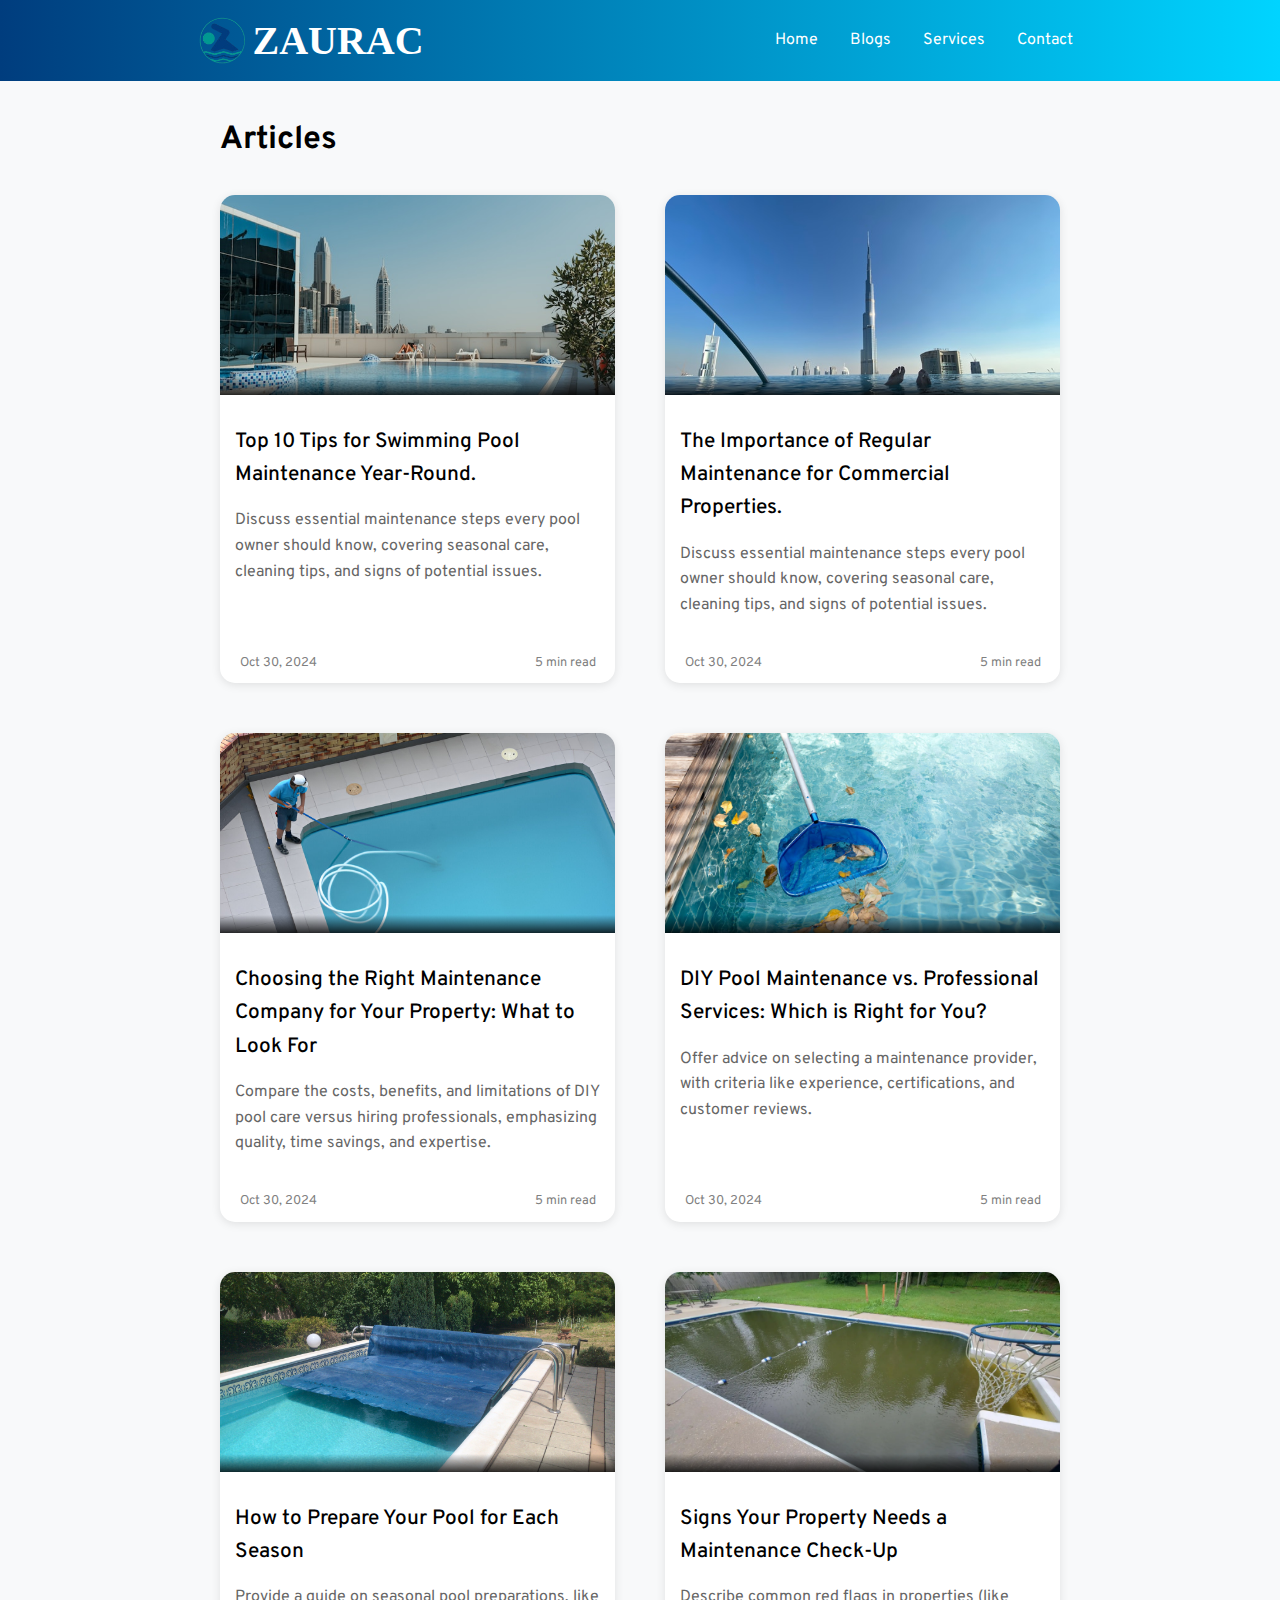
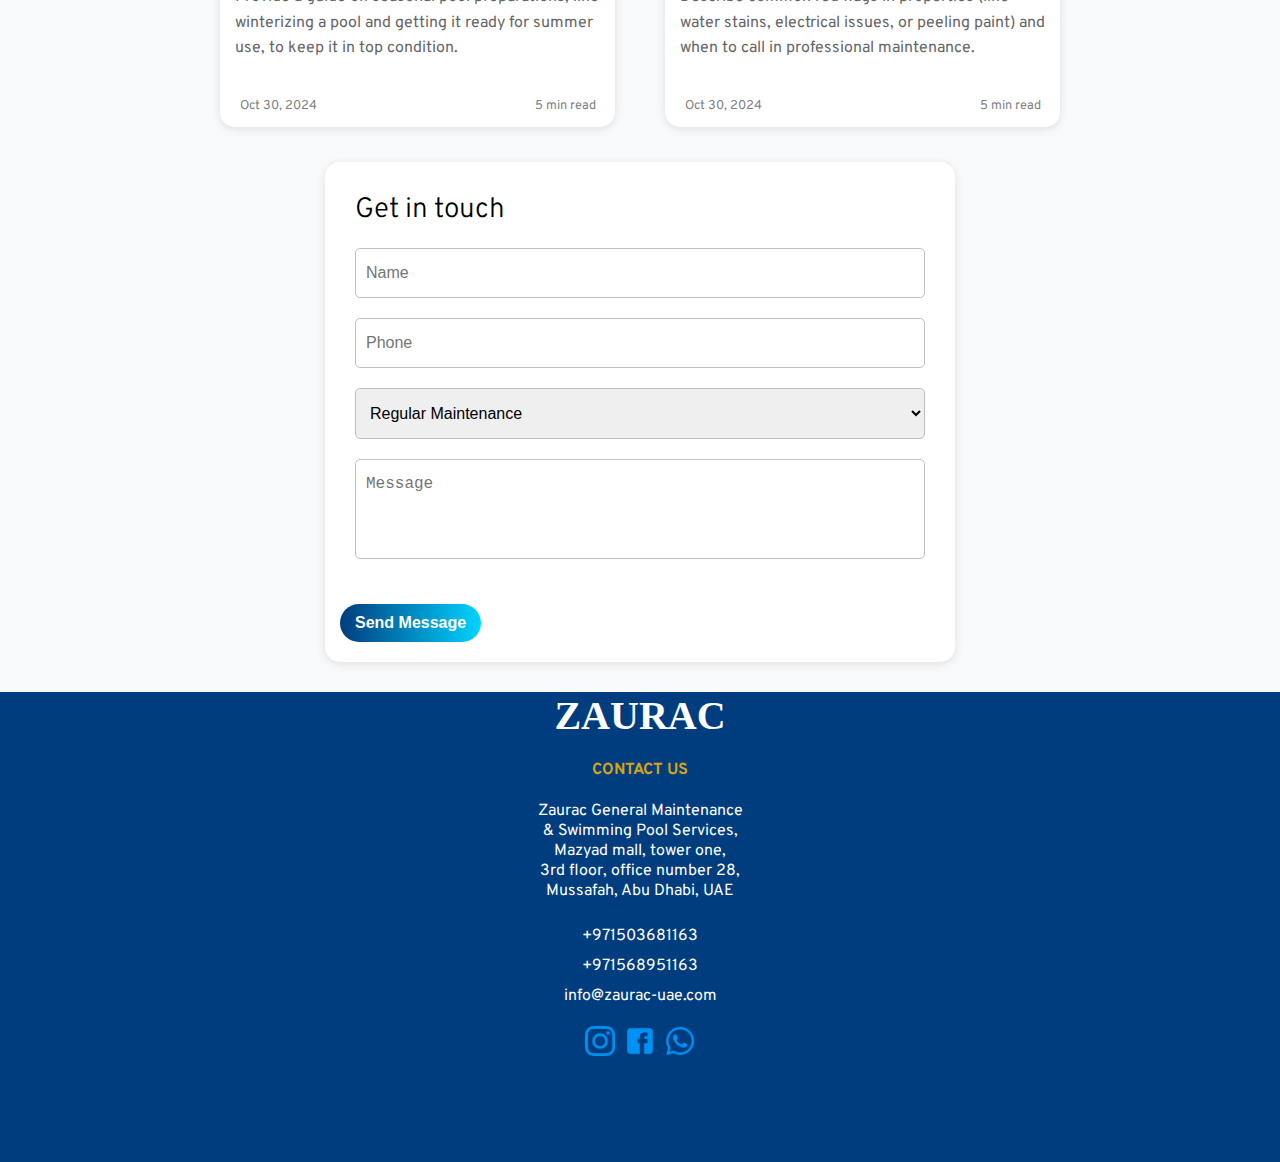
==== blog.html @ 437cc809 "add meta tags for description and keywords" ====
<!DOCTYPE html>
<html>

<head>
    <link rel="stylesheet" href="index.css">
    <meta name="viewport" content="width=device-width, initial-scale=1">
    <title>Zaurac Pool Services</title>
    <meta name="description" content="Expert pool maintenance, cleaning, and renovation services in Abu Dhabi. Keep your pool in pristine condition with Zaurac.">
    <meta name="keywords" content="pool services, Abu Dhabi pool maintenance, pool cleaning, Zaurac">
    <meta name="format-detection" content="telephone=no">
    <meta name="format-detection" content="email=no">
    <link rel="apple-touch-icon" sizes="180x180" href="images/favicon_io/apple-touch-icon.png">
    <link rel="icon" type="image/png" sizes="32x32" href="images/favicon_io/favicon-32x32.png">
    <link rel="icon" type="image/png" sizes="16x16" href="images/favicon_io/favicon-16x16.png">
    <link rel="manifest" href="images/favicon_io/site.webmanifest">
    <link rel="preconnect" href="https://fonts.googleapis.com">
    <link rel="preconnect" href="https://fonts.googleapis.com">
    <link rel="preconnect" href="https://fonts.gstatic.com" crossorigin>
    <link
        href="https://fonts.googleapis.com/css2?family=Inter:ital,opsz,wght@0,14..32,100..900;1,14..32,100..900&display=swap"
        rel="stylesheet">
    <link
        href="https://fonts.googleapis.com/css2?family=Overpass:ital,wght@0,100..900;1,100..900&family=Sedgwick+Ave&display=swap"
        rel="stylesheet">
    <link href="https://db.onlinewebfonts.com/c/704a7a1241ae3dff4e78ead657e86cc4?family=Aeonis+LT+W04+Bold+Cond"
        rel="stylesheet">
</head>

<body>
    <header id="home" class="logo">
        <a href="index.html" class="logo-image">
            <img src="images/logo5-removebg.png" alt="">
            <h1>ZAURAC</h1>
        </a>
        <div class="nav-links-top">
            <a href="index.html">Home</a>
            <a href="#footer">Blogs</a>
            <a href="index.html">Services</a>
            <a href="#footer">Contact</a>
        </div>
    </header>
    <nav class="navbar">
        <div class="nav-content">
            <a href="index.html" class="nav-icons">
                <img src="images/home.png" alt="" class="email-logo">
                <p>Home</p>
            </a>
            <a aria-label="Chat on WhatsApp" href="https://wa.me/971503681163?text=Hello,+I+would+like+to+know+more+about+your+pool+services" class="nav-icons">
                <img src="images/whatsapp.png" alt="Chat on WhatsApp" class="whatsapp-logo">
                <p>Whatsapp</p>
            </a>

            <a href="tel:+971503681163"  class="nav-icons">
                <img src="images/phone-call.png" alt="" class="call-logo">
                <p>Call</p>
            </a>

            <div class="nav-icons">
                <button class="hamburger">
                    <span></span>
                    <span></span>
                    <span></span>
                </button>
                <p>Menu</p>
            </div>
            <div class="nav-links">
                <a href="index.html">Home</a>
                <a href="#footer">Blogs</a>
                <a href="#services">Services</a>
                <a href="#footer">Contact</a>
            </div>
        </div>
    </nav>
    <div id="container" class="container">
        <h2 class="blog-head">Articles</h2>
           
    </div>
    <div id="enquiry-form" class="enquiry-form enquiryform-blog">
        <div class="card">
            <form action="https://api.web3forms.com/submit" method="POST">
                <input type="hidden" name="access_key" value="1317f614-06e3-4894-a7d5-5b4b25b32784">
                <h2>Get in touch</h2>
                <label for="customer-name"></label>
                <input name="customer-name" id="customer-name" placeholder="Name" type="text" required>
                <label for="customer-phone"></label>
                <input name="customer-phone" id="customer-phone" placeholder="Phone" type="tel" required>
                <label for="service"></label>
                <select name="service" id="service">
                    <option value="Regular Maintenance">Regular Maintenance</option>
                    <option value="Equipment Repair & Upkeep">Equipment Repair & Upkeep</option>
                    <option value="Seasonal Services">Seasonal Services</option>
                    <option value="Equipment Installation">Equipment Installation</option>
                    <option value="Leak Detection & Repair">Leak Detection & Repair</option>
                    <option value="Chemical Maintenance">Chemical Maintenance</option>
                    <option value="Renovation & Remodeling">Renovation & Remodeling</option>
                    <option value="Other">Others</option>
                </select>
                <label for="message"></label>
                <textarea name="message" id="message" placeholder="Message"></textarea>
                <!-- honeypot spam protection -->
                <input type="checkbox" name="botcheck" class="hidden" style="display: none;">
                <button type="submit" >
                    Send Message
                </button>
            </form>
            
        </div>
    </div>
    <footer id="footer">
        <h1>ZAURAC</h1>
        <div class="contact">
            <h4>CONTACT US</h4>
            <p>Zaurac General Maintenance<br> & Swimming Pool
                Services,</p>
            <p>Mazyad mall, tower one, <br>3rd floor, office number 28, </p>
            <p>Mussafah, Abu Dhabi, UAE</p>
        </div>
        <div class="socials">
            <a href="tel:+971503681163" class="phone-no">+971503681163</a>
            <a href="tel:+971568951163" class="phone-no">+971568951163</a>
            <a href="mailto:zaurac@gmail.com" class="email">info@zaurac-uae.com</a>
            <div class="social-logo">
                <a href="https://www.instagram.com/zaurac/?hl=en" target="_blank"><img src="images/insta.png"
                        alt=""></a>
                <a href="https://www.facebook.com/p/Zaurac-General-Maintenance-Swimming-Pool-Services-100065094507254/?_rdr"
                    target="_blank"><img src="images/facebook.png" alt=""></a>
                <a aria-label="Chat on WhatsApp" href="https://wa.me/971503681163?text=Hello,+I+would+like+to+know+more+about+your+pool+services">
                    <img src="images/whatsapp.png" alt="Chat on WhatsApp" ></a>
            </div>
        </div>
    </footer>

    <script src="blog.js"></script>
</body>

</html>
---- index.css ----
html {
    scroll-behavior: smooth;
}
body{
    margin: 0;
    width: 100vw;
    background-color: #f8f9fa;
    color: #fff;   
    font-family: "Overpass", sans-serif;
}
*, *::before, *::after {
    box-sizing: border-box;  
}
a{
    text-decoration: none;
    display: inline-block;

}
header.logo {
    padding: 1em 2em;
    background: rgb(0,61,126);
    background: linear-gradient(90deg, rgba(0,61,126,1) 0%, rgba(0,212,255,1) 100%);     
    display: flex;
    align-items: center;
    justify-content: space-around;
    max-width: 100vw;
} 
header.logo a {
    color: #fff;
}  
.logo-image {
    display: flex;
    gap: 5px;
    align-items: center;
    margin-left: -10px;
}
.logo-image img {
    width: 50px;
}
header.logo h1,footer h1 {
    font-family: "Aeonis LT W04 Bold Cond"; 
    color: #fff;
    font-size: 2em;
    margin: 0;
    text-align: center;
}
.navbar {
    background: rgb(0,61,126);
    background: linear-gradient(90deg, rgba(0,61,126,1) 0%, rgba(0,212,255,1) 100%);     padding: 0.6rem 2rem;
    position: fixed;
    width: 100%;
    bottom: 0;
    z-index: 6;
    backdrop-filter: blur(2px);
}
.nav-icons {
    display: flex;
    flex-direction: column;
    align-items: center;
}


.nav-content p , .nav-content a {
    margin: 0;
    color: #fff;
    text-align: center;
    font-size: 12px;
}
.nav-content>a>p {
    margin: 0;
}
.nav-content {
    max-width: 1200px;
    margin: 0 auto;
    display: flex;
    justify-content: space-between;
    align-items: center;
}

.nav-content img {
    filter: invert(100%);
    width: 30px;
}
.nav-links{
    display: flex;
    gap: 2rem;
}
.nav-links-top {
    display: none;
}

.nav-links a {
    color: #8F7370;
    text-decoration: none;
    transition: color 0.3s ease;
}

.nav-links a:hover {
    color: #EC735A;
}

/* Hamburger Menu Styles */
.hamburger {
    flex-direction: column;
    justify-content: space-around;
    width: 30px;
    height: 30px;
    background: transparent;
    border: none;
    cursor: pointer;
    padding: 0;
    z-index: 1001;
}

.hamburger span {
    width: 30px;
    height: 3px;
    background: #fff;
    border-radius: 10px;
    transition: all 0.3s linear;
    position: relative;
    transform-origin: 1px;
}

/* Hamburger Animation */
.hamburger.active span:first-child {
    transform: rotate(45deg);
}

.hamburger.active span:nth-child(2) {
    opacity: 0;
}

.hamburger.active span:nth-child(3) {
    transform: rotate(-45deg);
}

.hero{
    height: 85.7vh;
    width: 100vw;
    overflow: hidden;
    font-family: "Inter", sans-serif;
    color: white;
    position: relative;
}
.hero-image {
    position: absolute;
    top: 0;
    left: 0;
    width: 100%;
    height: 100%;
    object-fit: cover;
    z-index: 1;
}
.hero-content {
    position: absolute;
    z-index: 5;
    top: 130px;
    width: 350px;
    left: 30px;
}
.hero-p {
    color: #daedf7;
    font-weight: 700;
    letter-spacing: .15em;
    font-size: 12px;
    margin-bottom: 5px;
    
    
}
.hero-title {
    font-size: 45px;
    letter-spacing: .01em;
    font-weight: 700;
    margin: 0;
}
.hero-subtitle {
    margin: 0;
    font-size: 17px;
    line-height: 1.29412;
    letter-spacing: .01em;
}
.main-content {
    position: relative;
    margin: 35px 20px;
    color: #fff;
    clear: both;
    
}

.card {
    background-color: #fff;
    overflow: hidden;
    color: black;
    margin-bottom: 35px;
    box-shadow: 0 2px 10px rgba(0,0,0,0.1);
    border-radius: 15px;
    position: relative;
}

.card-head {
    position: relative;
    height: 200px;
    overflow: hidden;
}
.card-head img {
    object-fit: contain;
    width: 100%;
    overflow: hidden;
}
.card-overlay {
    position: absolute;
    bottom: 0;
    left: 0;
    right: 0;
    background: linear-gradient(transparent, rgba(0,0,0,0.8));
    padding: 9px 20px;
    color: #fff;
}

.card-overlay h3 {
    font-size: 1.4rem;
    margin-bottom: 5px;
}
.card-contents {
    position: relative;
    padding: 10px 15px 70px;
}

.card-contents p {
    color: #666;
    line-height: 1.6;
    margin-bottom: 15px;
}
.card-contents ul {
    padding: 0 9px;
    font-size: 1rem;
    font-weight: 300;
    list-style: none;
    margin-bottom: 15px;
}
.card-contents li {
    margin-bottom: 8px;
    padding-left: 20px;
    position: relative;
}
.card-contents li::before {
    content: "•";
    color: #003d7e;
    position: absolute;
    left: 0;
}
.card button{
    background: rgb(2,0,36);
    background: linear-gradient(90deg, rgba(2,0,36,1) 0%, rgba(0,61,126,1) 0%, rgba(0,212,255,1) 100%); 
    color: #fff;
    border: none;
    padding: 10px 15px;
    border-radius: 20px;
    font-size: 1rem;
    font-weight: 600;
    position: absolute;
    left: 15px;
    bottom: 20px;
    cursor: pointer;
    
}

footer {
    background-color: #003d7e;
    text-align: center;
    padding-bottom: 100px;
}   
footer h4 {
    color: #d4a418;
}
footer p {
    margin: 0;
}
.socials {
    margin-top: 25px;
}
.socials a {
    display: block;
}
.social-logo {
    margin-top: 20px;
    display: flex;
    gap: 10px;
    justify-content: center;
}
footer img {
    width: 30px;
    
    filter: invert(37%) sepia(98%) saturate(1223%) hue-rotate(181deg) brightness(96%) contrast(101%);
}
.phone-no {
    color: #fff;
    text-decoration: none;
    margin-bottom: 10px;
}
a[href^="mailto:"] {
    color: inherit; /* or your specific color */
    text-decoration: none;
    -webkit-text-fill-color: inherit; /* or your specific color */
    display: block;
    margin-bottom: 10px;
  }
.shadow {
    filter: brightness(50%);
}

/* enquiry-form page */
.enquiry-form {
    display: flex;
    height: 90vh;
    color: black;
    justify-content: center;
    align-items: center;
}
.enquiry-form h2 {
    font-weight: 300;
    margin: 10px 0 0;
    font-size: 28px;
}
.enquiry-form > .card {
    width: 90%;
    height: 500px;
}
.enquiry-form > .card  #submit-button {
    left: 30px;
}
.enquiry-form > .card #back-home {
    position: absolute;
    bottom: 30px;
    left: 200px;
    color: #0e72dd;
}
.card > form {
    display: flex;
    flex-direction: column;
    padding: 20px 30px;
    gap: 10px;
}
.enquiry-form input, .enquiry-form textarea , .enquiry-form select {
    padding: 15px 10px;
    border-radius: 5px;
    border: 1px solid rgb(192, 190, 190);
    font-size: 16px;
}
.enquiry-form textarea {
    resize: none;
    height: 100px;

}
.enquiry-form input::placeholder, .enquiry-form textarea::placeholder , .enquiry-form select{
    font-size: 16px;
}
.show { 
    display: flex;
}

/* blog page */
.blog-head {
    color: black;
    padding: 0 30px;
    font-size: 2rem;
}
.article-head  {
    font-size: 1.3rem;
    color: black !important;
    font-weight: 500;
}
.article-content {
    margin-bottom: 0;
    padding-bottom: 50px;
}
.blog-contents {
    padding-bottom: 0!important;
}
.card-footer {
    display: flex;
    justify-content: space-between;
    margin: 0 20px;
    color: grey;
    font-size: 0.8rem;
    width: 90%;
    position: absolute;
    bottom: 0;
}
.blogpost {
    padding: 10px 20px;
}
.blogpost-head {
    color: black;
    font-size: 24px;
}
.blogpost-content {
    color: black;
}
.enquiryform-blog {
    height: 100%;
}
.back-button {
    background: none;
    border: none;
    padding: 10px 20px;
    font-size: 1rem;
    cursor: pointer;
    color: #333;
    margin-bottom: 20px;
    transition: color 0.3s ease;
}

.back-button:hover {
    color: #666;
}
@media(max-width: 768px) {   
    .hamburger {
        display: flex;
        
    }
    .nav-links-top {
        display: none;
    }
    .nav-links {
        display: flex;
        flex-direction: column;
        position: fixed;
        bottom: 0px;
        right: -80%;
        width: 80%;
        height: 100vh;
        background: #171f22;
        padding-top: 12rem;
        transition: right 0.3s ease-in-out;
        backdrop-filter: blur(10px);
        z-index: 1000;
    }

    .nav-links.active {
        right: 0;
    }

    .nav-links a {
        color: #fff;
        text-align: center;
        padding: 1rem;
        font-size: 1.2rem;
    }
    .inner-card {
        display: none;
    }
}
@media(min-width:768px) {
    .navbar {
        display: none;
    }
    .hamburger {
        display: none;
    }
    .nav-links-top {
        display: flex;
        gap: 2rem;
    }
    .container {
        margin-top: 70px;
    }
    header.logo {
        justify-content: space-between;
        position: fixed;
        z-index: 500;
        left: 0;
        right: 0;
        top: 0;
    }
    
    .main-content {
        display: grid;
        grid-template-columns: repeat(auto-fit, minmax(250px, 1fr));
        padding: 0 100px;
        gap: 30px;
    }
    .card {
        margin-bottom: 0;
    }
    .enquiry-form > .card {
        width: 70vh;
        height: 500px;
    }
    .blog-head {
        padding: 20px 0;
        position: relative;
        top: 20px;
        left: 120px;
    }
    .blogpost {
        width: 70%;
        margin: 0 auto;
        font-size: 1.2rem;
    }
    .blogpost-head {
        font-size: 2rem;
    }
    .enquiryform-blog {
        height: 100%;
        padding-bottom: 30px;
    }
}
@media(min-width:992px) {
    header.logo h1,footer h1 {
        font-size: 2.5em;
    }
    header.logo {
        justify-content: space-around;
    }
    .navbar {
        display: none;
    }
    .container {
        margin-top: 80px;
    }
    .hero-content {
        top: 180px;
        width: 500px;
        left: 150px;
    }
    .hero-p {
        letter-spacing: .15em;
        font-size: 16px;   
    }
    .hero-title {
        font-size: 65px;
        letter-spacing: .01em;
    }
    .hero-subtitle {
        font-size: 24px;
        line-height: 1.29412;
        letter-spacing: .01em;
    }
    .main-content {
        display: grid;
        grid-template-columns: repeat(auto-fit, minmax(340px, 1fr));
        padding: 0 200px;
        gap: 50px;
    }
    .card {
        margin-bottom: 0;
    }
    .blog-head {
        left: 220px;
    }
}
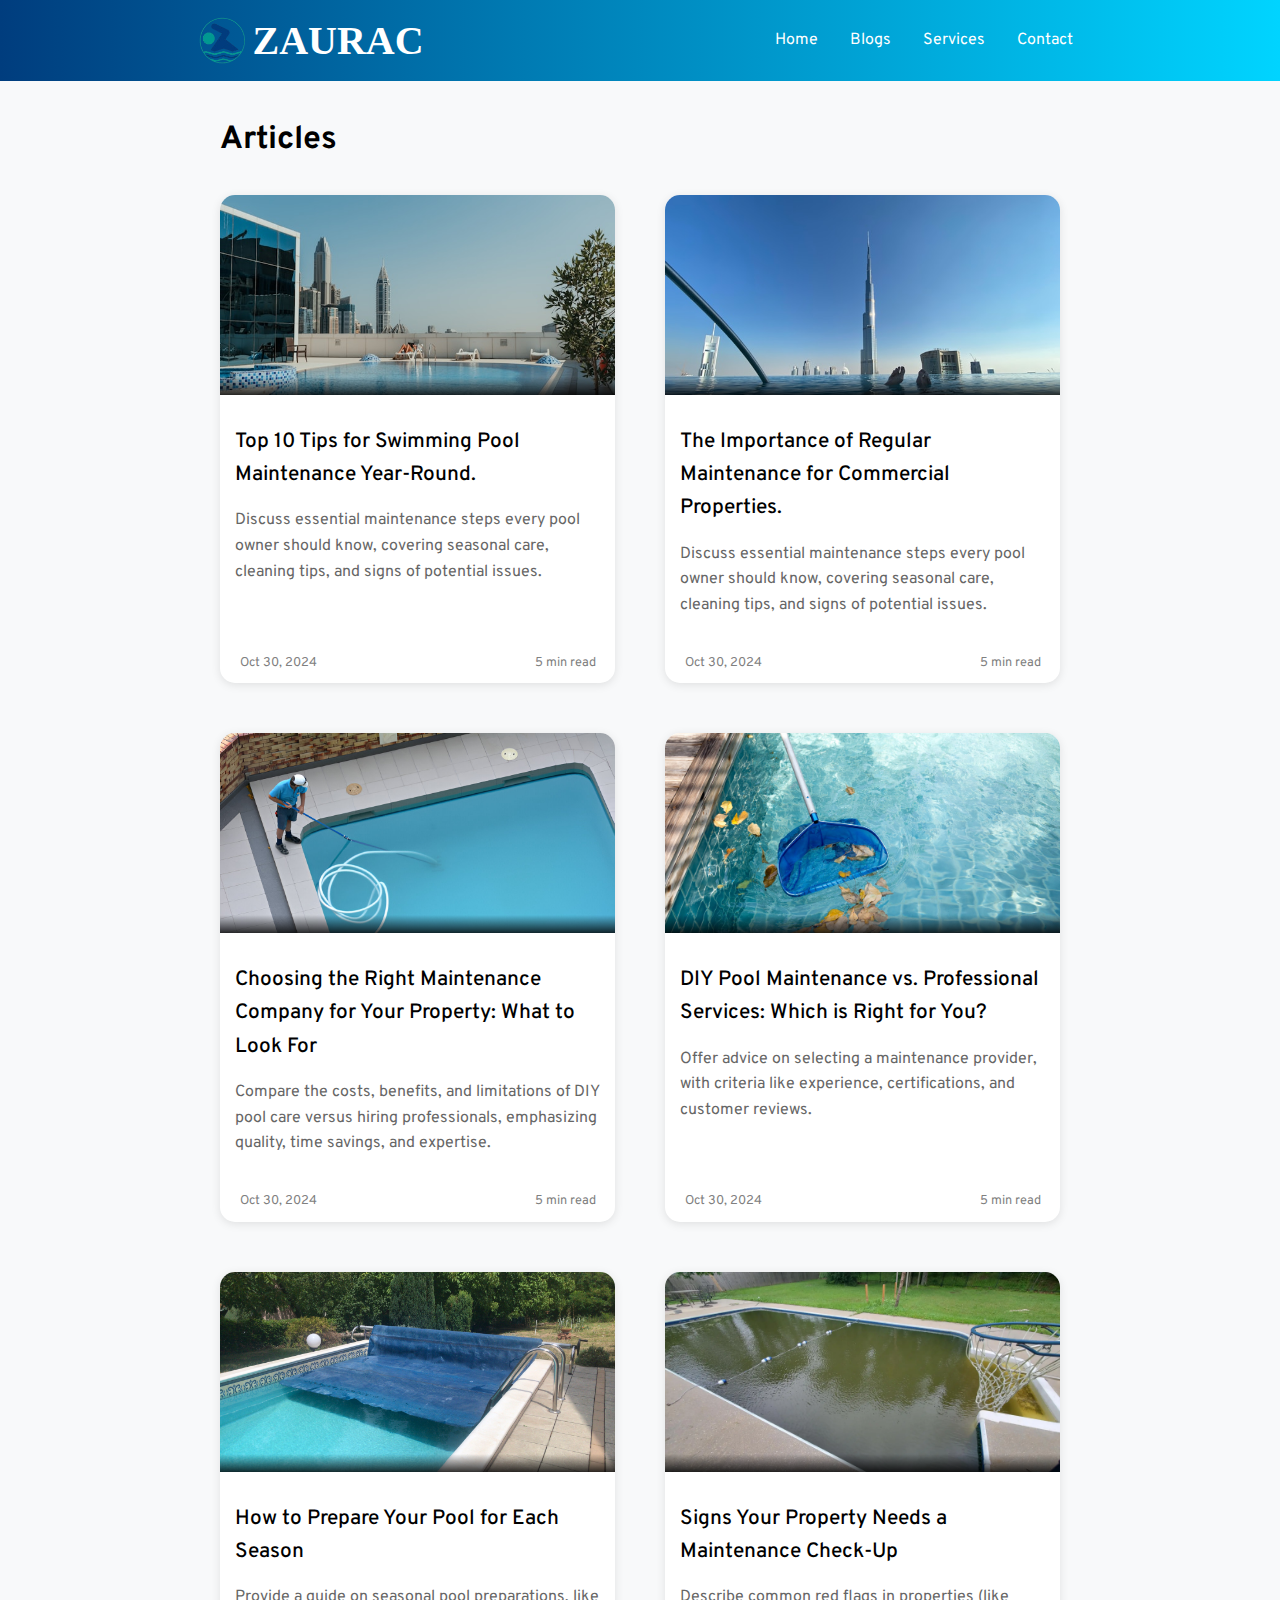
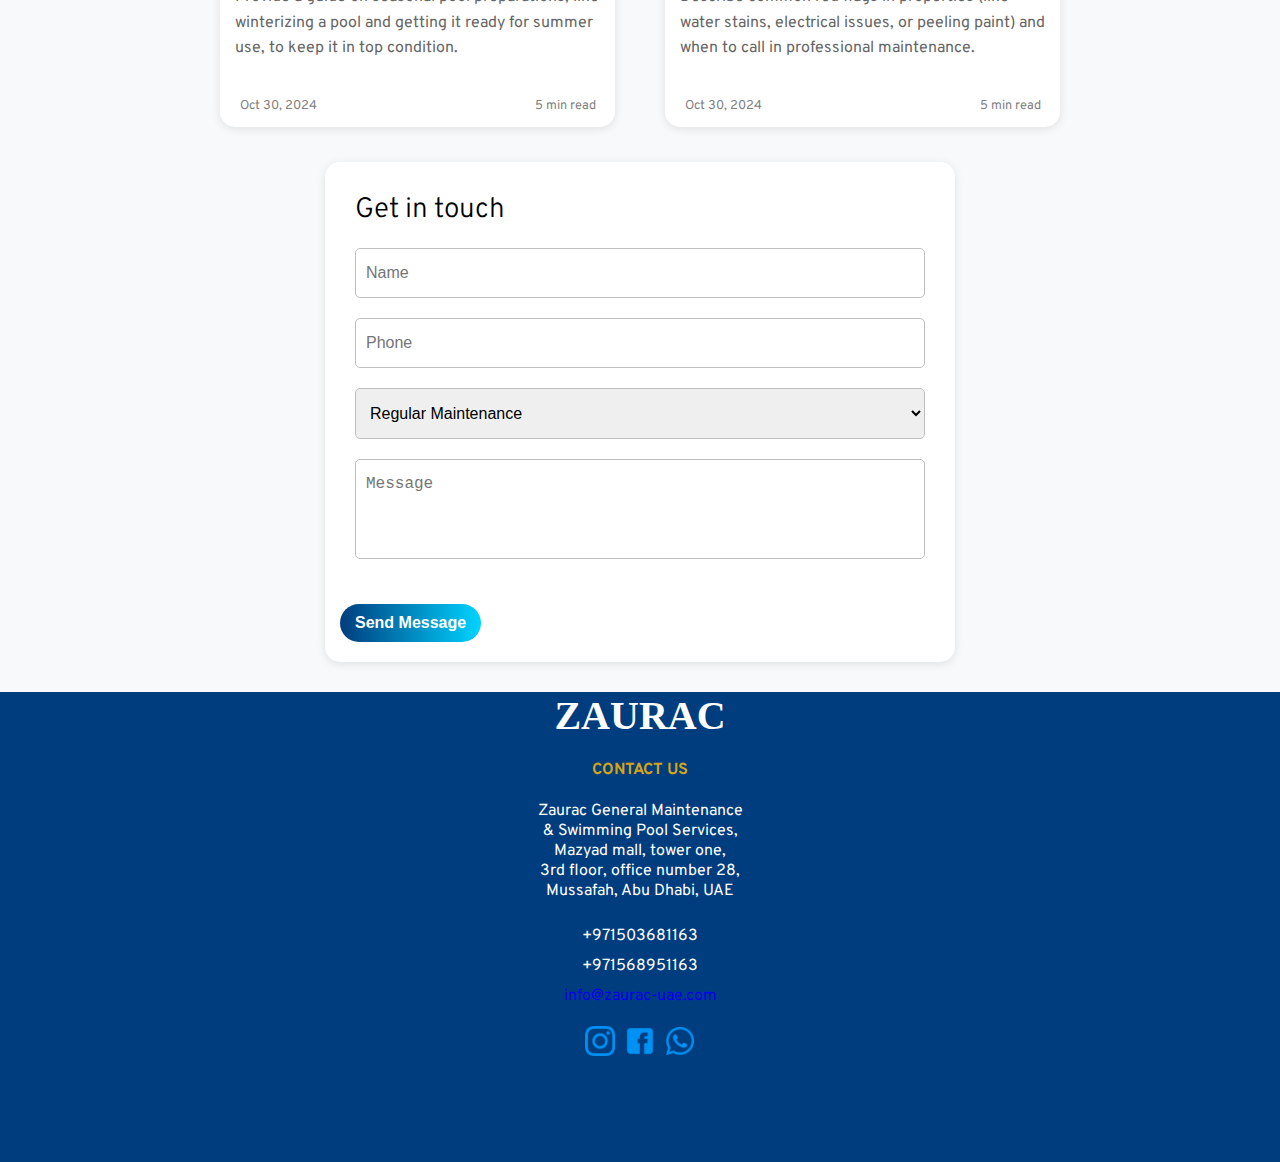
==== commit 5176c315: "add aria-labels for index page" ====
--- a/blog.html
+++ b/blog.html
@@ -1,7 +1,7 @@
 <!DOCTYPE html>
 <html>
 
-<head>
+<head lang="en">
     <link rel="stylesheet" href="index.css">
     <meta name="viewport" content="width=device-width, initial-scale=1">
     <title>Zaurac Pool Services</title>
@@ -78,14 +78,14 @@
     <div id="enquiry-form" class="enquiry-form enquiryform-blog">
         <div class="card">
             <form action="https://api.web3forms.com/submit" method="POST">
-                <input type="hidden" name="access_key" value="1317f614-06e3-4894-a7d5-5b4b25b32784">
+                <input type="hidden" name="access_key" value="e9015578-333b-4524-b9bb-5f61a84d2752">
                 <h2>Get in touch</h2>
                 <label for="customer-name"></label>
-                <input name="customer-name" id="customer-name" placeholder="Name" type="text" required>
+                <input name="customer-name" id="customer-name" placeholder="Name" type="text" required aria-label="Your Name">
                 <label for="customer-phone"></label>
-                <input name="customer-phone" id="customer-phone" placeholder="Phone" type="tel" required>
+                <input name="customer-phone" id="customer-phone" placeholder="Phone" type="tel" required aria-label="Your phone number">
                 <label for="service"></label>
-                <select name="service" id="service">
+                <select name="service" id="service" aria-label="Select Service">
                     <option value="Regular Maintenance">Regular Maintenance</option>
                     <option value="Equipment Repair & Upkeep">Equipment Repair & Upkeep</option>
                     <option value="Seasonal Services">Seasonal Services</option>
@@ -96,10 +96,10 @@
                     <option value="Other">Others</option>
                 </select>
                 <label for="message"></label>
-                <textarea name="message" id="message" placeholder="Message"></textarea>
+                <textarea name="message" id="message" placeholder="Message" aria-label="Message"></textarea>
                 <!-- honeypot spam protection -->
                 <input type="checkbox" name="botcheck" class="hidden" style="display: none;">
-                <button type="submit" >
+                <button type="submit" aria-label="Send Message">
                     Send Message
                 </button>
             </form>
@@ -116,13 +116,13 @@
             <p>Mussafah, Abu Dhabi, UAE</p>
         </div>
         <div class="socials">
-            <a href="tel:+971503681163" class="phone-no">+971503681163</a>
-            <a href="tel:+971568951163" class="phone-no">+971568951163</a>
-            <a href="mailto:zaurac@gmail.com" class="email">info@zaurac-uae.com</a>
+            <a aria-label="Call Zaurac at +971503681163"  href="tel:+971503681163" class="phone-no">+971503681163</a>
+            <a aria-label="Call Zaurac at +971568951163"  href="tel:+971568951163" class="phone-no">+971568951163</a>
+            <a aria-label="Email Zaurac at info@zaurac-uae.com" href="info@zaurac-uae.com" class="email">info@zaurac-uae.com</a>
             <div class="social-logo">
-                <a href="https://www.instagram.com/zaurac/?hl=en" target="_blank"><img src="images/insta.png"
+                <a aria-label="Connect with us on instgram" href="https://www.instagram.com/zaurac/?hl=en" target="_blank"><img src="images/insta.png"
                         alt=""></a>
-                <a href="https://www.facebook.com/p/Zaurac-General-Maintenance-Swimming-Pool-Services-100065094507254/?_rdr"
+                <a aria-label="Connect with us on facebook" href="https://www.facebook.com/p/Zaurac-General-Maintenance-Swimming-Pool-Services-100065094507254/?_rdr"
                     target="_blank"><img src="images/facebook.png" alt=""></a>
                 <a aria-label="Chat on WhatsApp" href="https://wa.me/971503681163?text=Hello,+I+would+like+to+know+more+about+your+pool+services">
                     <img src="images/whatsapp.png" alt="Chat on WhatsApp" ></a>
--- a/index.css
+++ b/index.css
@@ -37,7 +37,7 @@
 .logo-image img {
     width: 50px;
 }
-header.logo h1,footer h1 {
+header.logo h1,footer h1,footer .footer-logo {
     font-family: "Aeonis LT W04 Bold Cond"; 
     color: #fff;
     font-size: 2em;
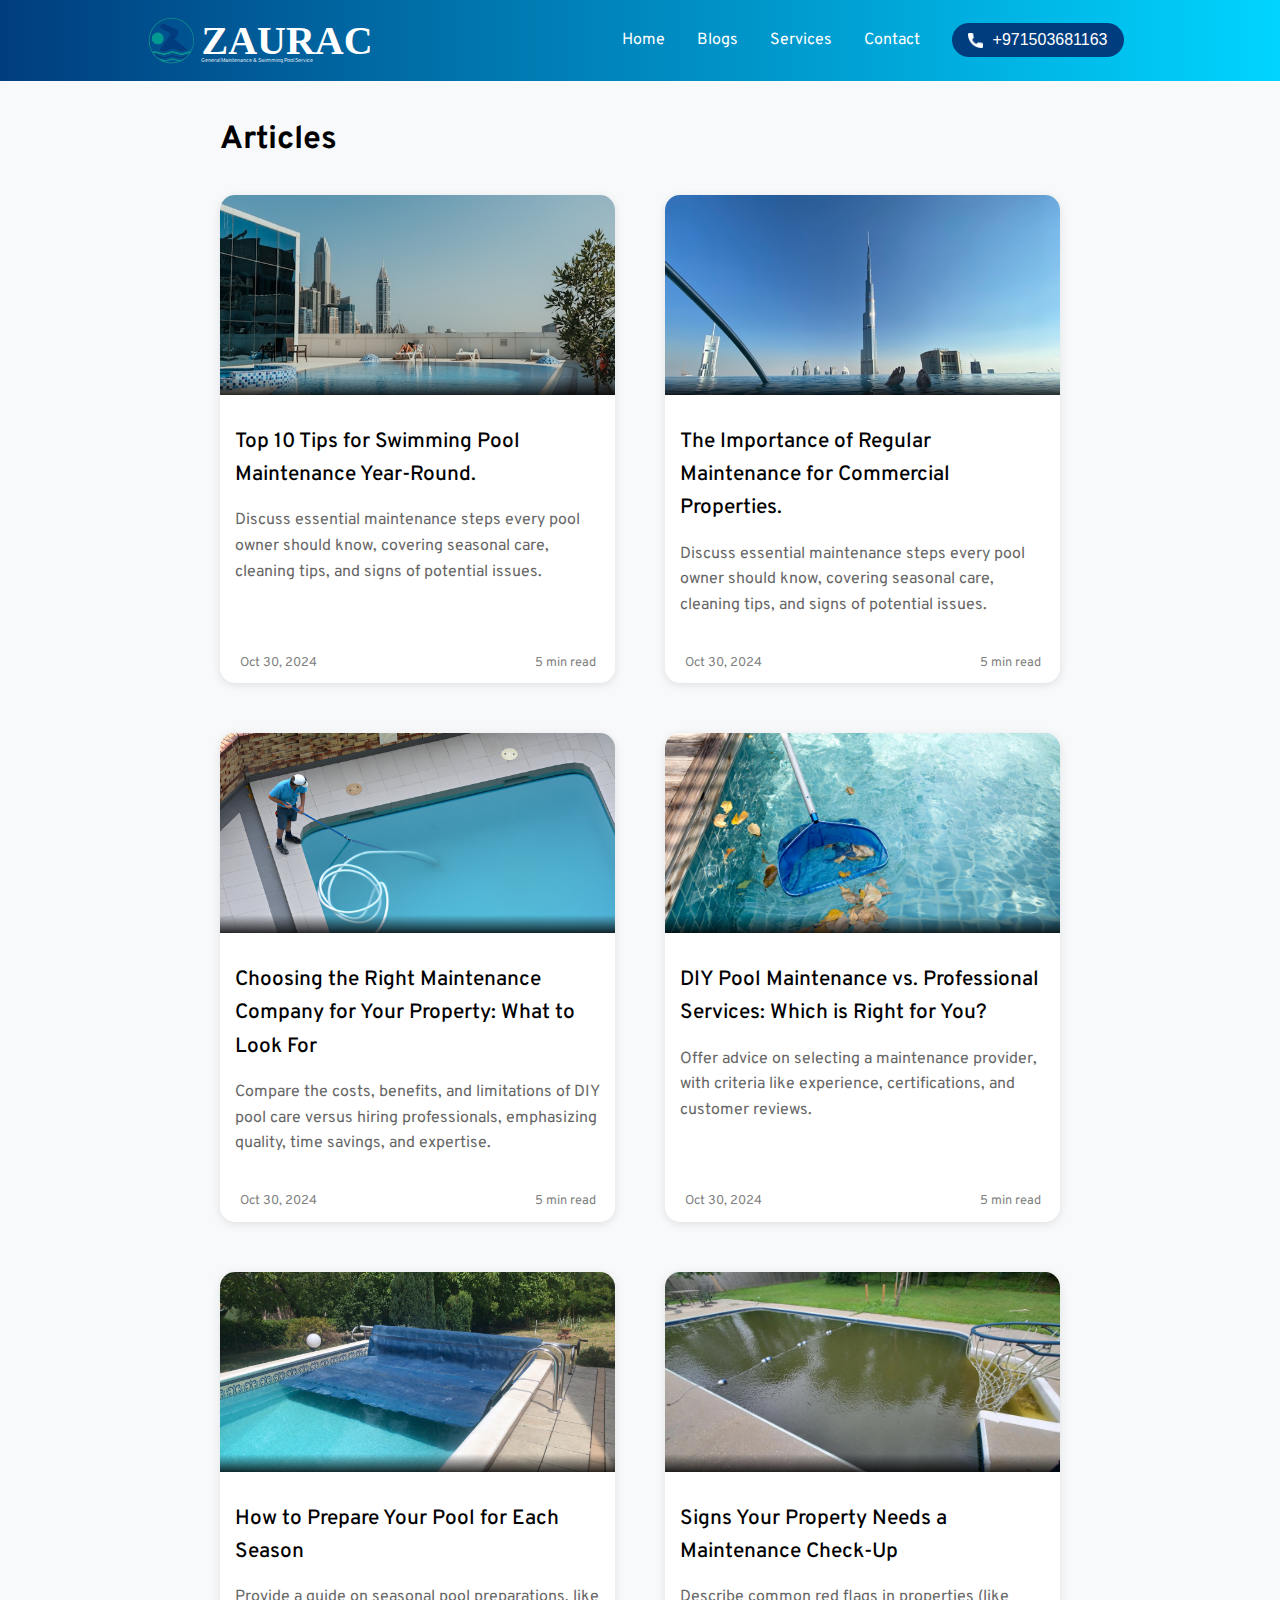
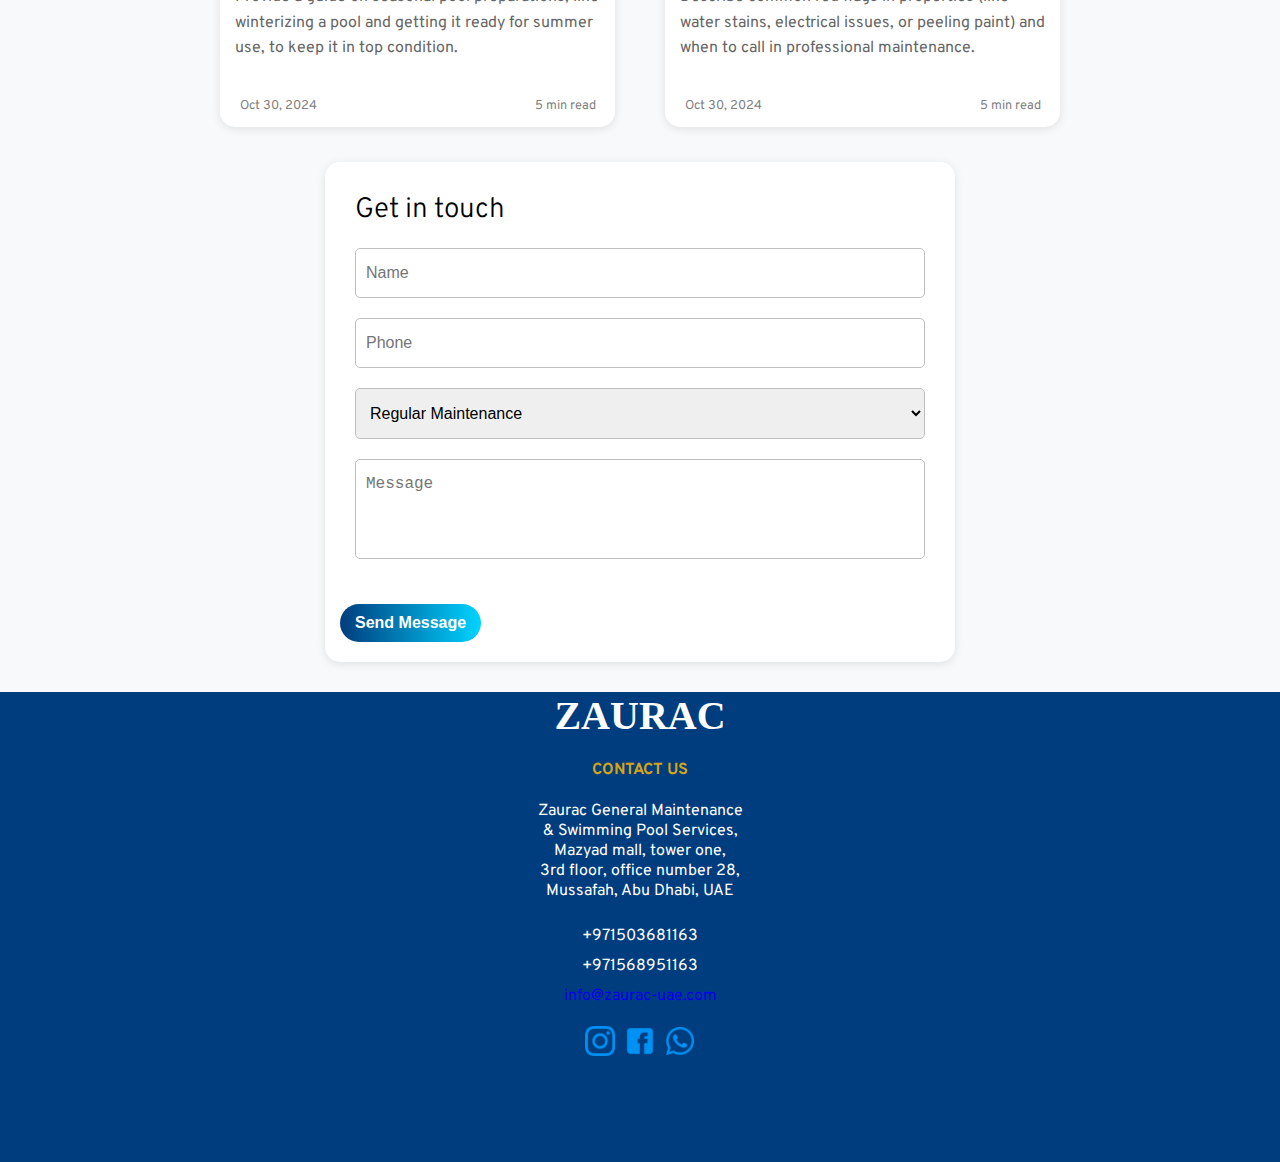
==== commit 0f1ffa67: "add changes" ====
--- a/blog.html
+++ b/blog.html
@@ -30,13 +30,17 @@
     <header id="home" class="logo">
         <a href="index.html" class="logo-image">
             <img src="images/logo5-removebg.png" alt="">
-            <h1>ZAURAC</h1>
+            <div class="logo-text">
+                <h1>ZAURAC</h1>
+                <p class="logo-small-text">General Maintenance & Swimming Pool Service</p>
+            </div>
         </a>
         <div class="nav-links-top">
             <a href="index.html">Home</a>
-            <a href="#footer">Blogs</a>
+            <a href="#container">Blogs</a>
             <a href="index.html">Services</a>
             <a href="#footer">Contact</a>
+            <div class="phone-number"><img src="images/call.png" alt=""><a href="tel:+971503681163" aria-label="To Discuss any queries contact us at +971503681163">+971503681163</a></div>
         </div>
     </header>
     <nav class="navbar">
--- a/index.css
+++ b/index.css
@@ -36,6 +36,17 @@
 }
 .logo-image img {
     width: 50px;
+}
+.logo-text {
+    position: relative;
+}
+.logo-small-text {
+    margin: 0;
+    font-size: 0.3rem;
+    position: absolute;
+    top: 30px;
+    font-weight: 300;
+    text-wrap: nowrap;
 }
 header.logo h1,footer h1,footer .footer-logo {
     font-family: "Aeonis LT W04 Bold Cond"; 
@@ -462,6 +473,21 @@
     .nav-links-top {
         display: flex;
         gap: 2rem;
+        align-items: center;
+    }
+    .nav-links-top .phone-number {
+        background-color: #003d7e;
+        padding: 0.5em 1em;
+        border-radius: 50px;
+        display: flex;
+        align-items: center;
+        justify-content: center;
+        gap: 10px;
+        font-family: Arial, Helvetica, sans-serif;
+    }
+    .phone-number img{
+        width: 15px;
+        filter: invert(100%);
     }
     .container {
         margin-top: 70px;
@@ -493,6 +519,7 @@
         position: relative;
         top: 20px;
         left: 120px;
+        width: 50%;
     }
     .blogpost {
         width: 70%;
@@ -510,6 +537,10 @@
 @media(min-width:992px) {
     header.logo h1,footer h1 {
         font-size: 2.5em;
+    }
+    .logo-small-text {
+        top: 40px;
+        font-size: 0.35rem;
     }
     header.logo {
         justify-content: space-around;
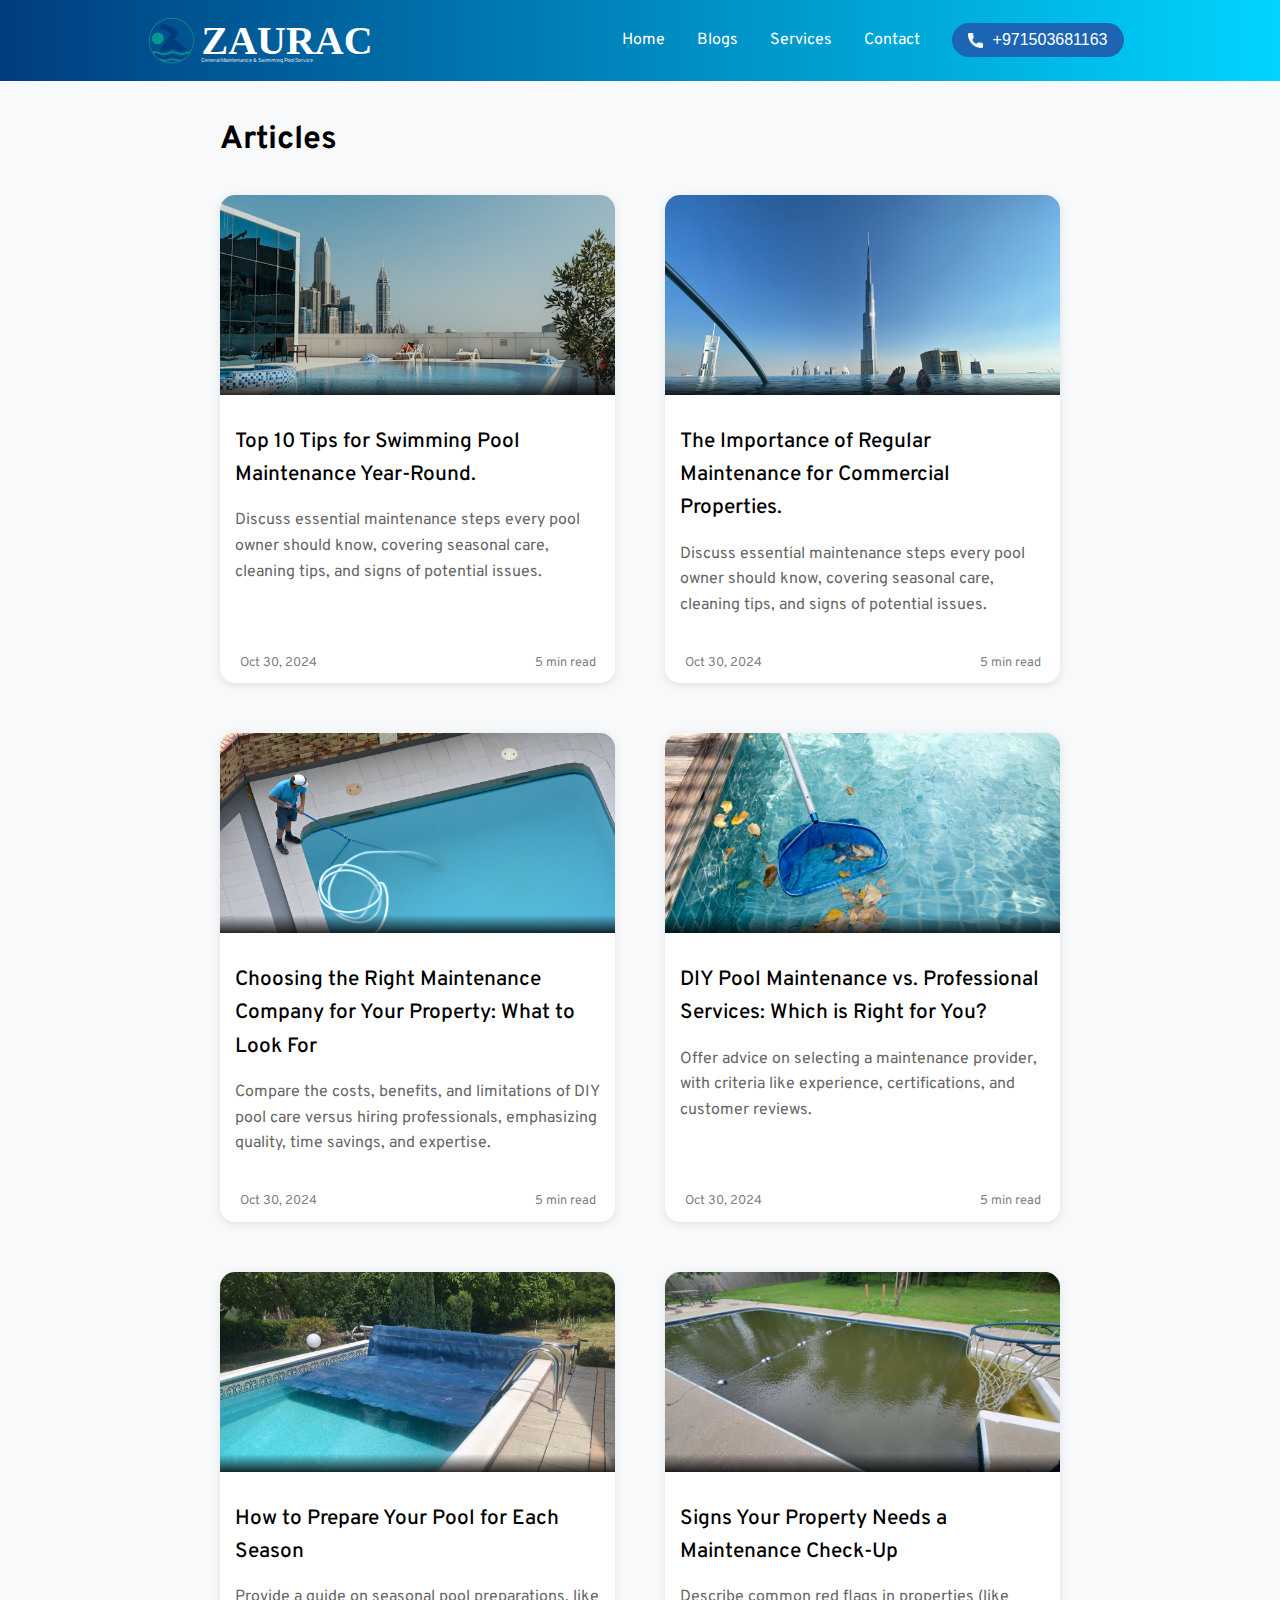
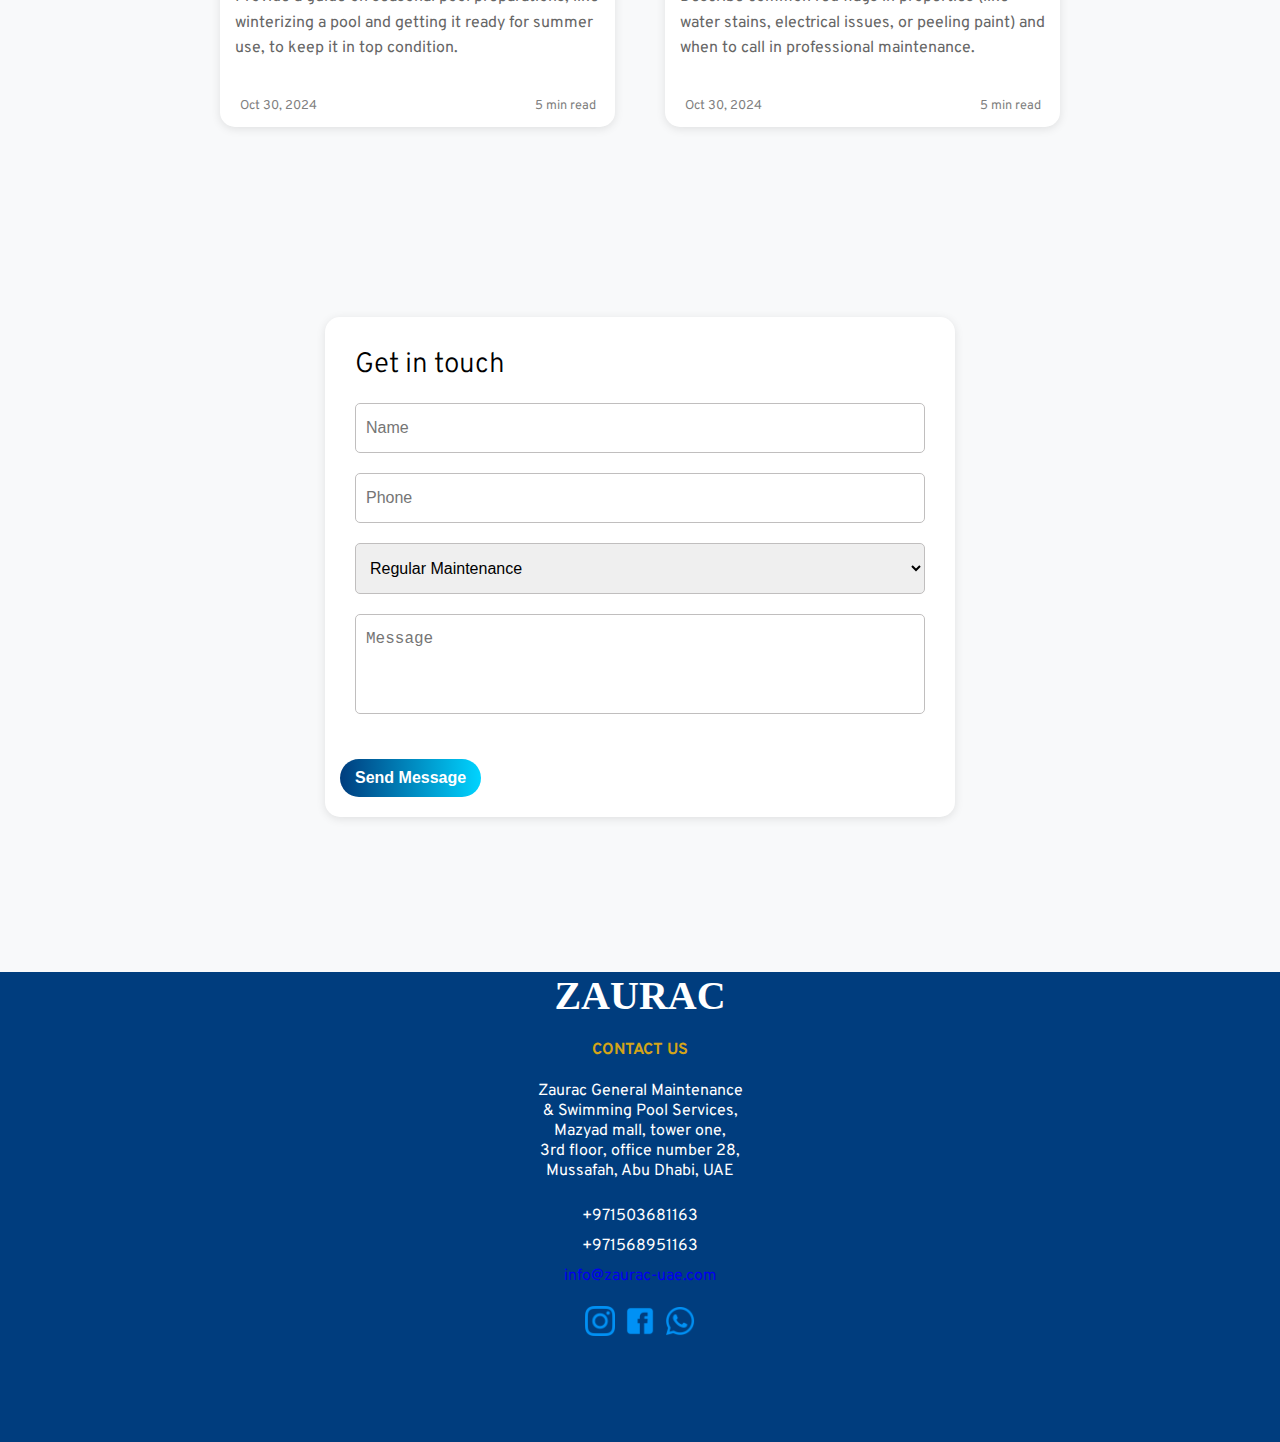
==== commit 107dc882: "change list in enquire form" ====
--- a/blog.html
+++ b/blog.html
@@ -79,7 +79,7 @@
         <h2 class="blog-head">Articles</h2>
            
     </div>
-    <div id="enquiry-form" class="enquiry-form enquiryform-blog">
+    <div id="enquiry-form" class="enquiry-form">
         <div class="card">
             <form action="https://api.web3forms.com/submit" method="POST">
                 <input type="hidden" name="access_key" value="e9015578-333b-4524-b9bb-5f61a84d2752">
@@ -97,6 +97,10 @@
                     <option value="Leak Detection & Repair">Leak Detection & Repair</option>
                     <option value="Chemical Maintenance">Chemical Maintenance</option>
                     <option value="Renovation & Remodeling">Renovation & Remodeling</option>
+                    <option value="Pool Water Heating and Cooling">Pump Water Heating and Cooling</option>
+                    <option value="Pool pump repair and installation">Pump Repair and Installation</option>
+                    <option value="Pool Filter Service and installation">Filter Service and Installation</option>
+                    <option value="Pool Tiles Installation and Replacemet">Pool Tiles Installation and Replacemet</option>
                     <option value="Other">Others</option>
                 </select>
                 <label for="message"></label>
--- a/index.css
+++ b/index.css
@@ -476,7 +476,7 @@
         align-items: center;
     }
     .nav-links-top .phone-number {
-        background-color: #003d7e;
+        background-color: #1c65b4;
         padding: 0.5em 1em;
         border-radius: 50px;
         display: flex;
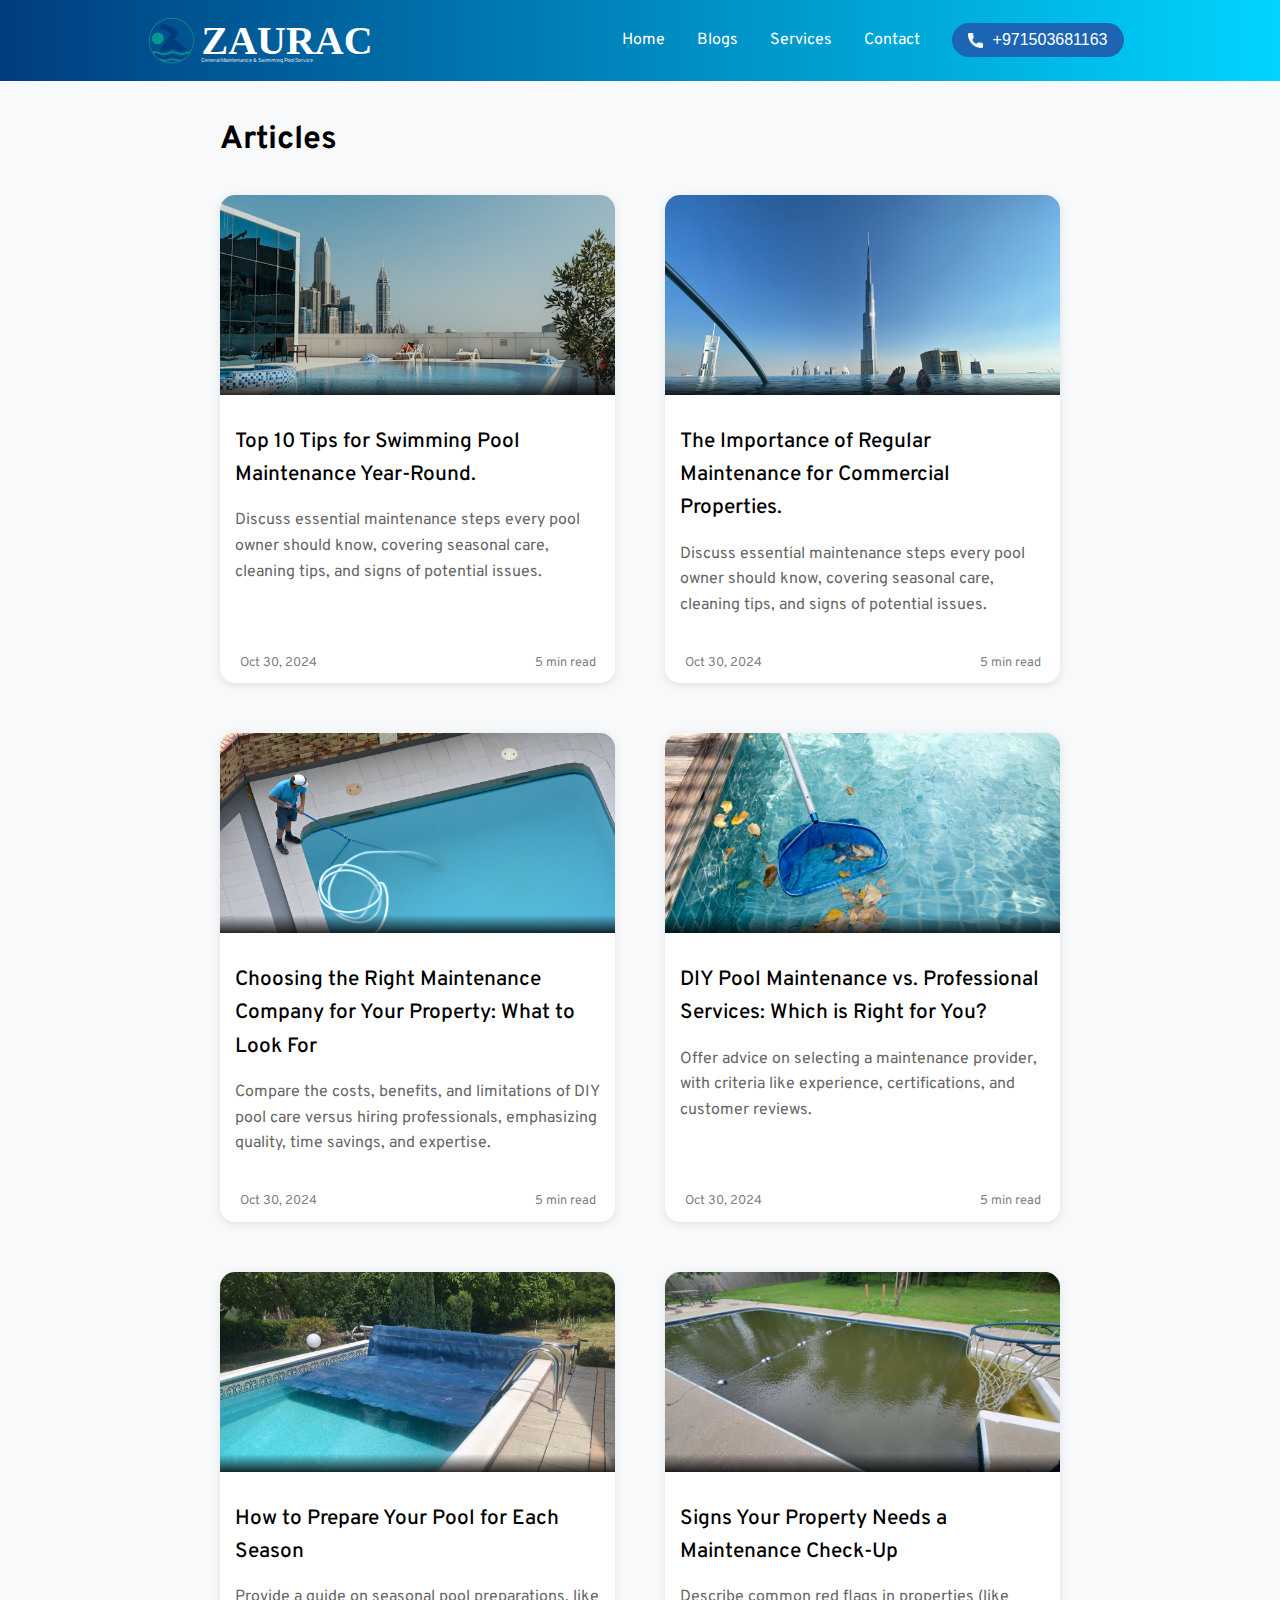
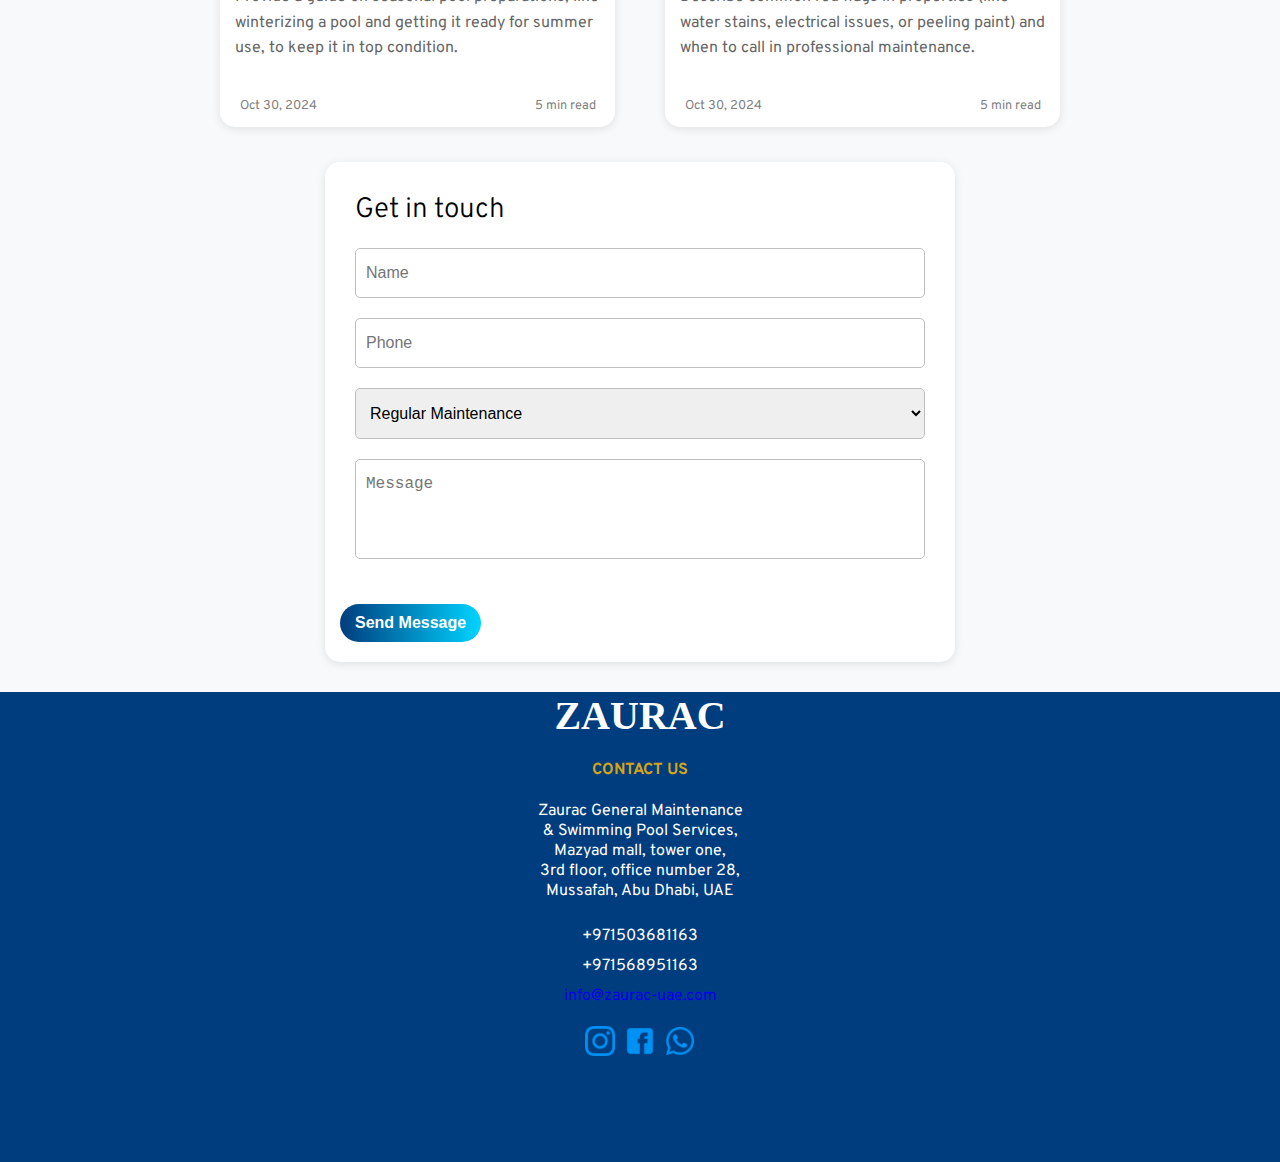
==== commit 6993905a: "add enquiryform-blog class to enquiry-form div" ====
--- a/blog.html
+++ b/blog.html
@@ -79,7 +79,7 @@
         <h2 class="blog-head">Articles</h2>
            
     </div>
-    <div id="enquiry-form" class="enquiry-form">
+    <div id="enquiry-form" class="enquiry-form enquiryform-blog">
         <div class="card">
             <form action="https://api.web3forms.com/submit" method="POST">
                 <input type="hidden" name="access_key" value="e9015578-333b-4524-b9bb-5f61a84d2752">
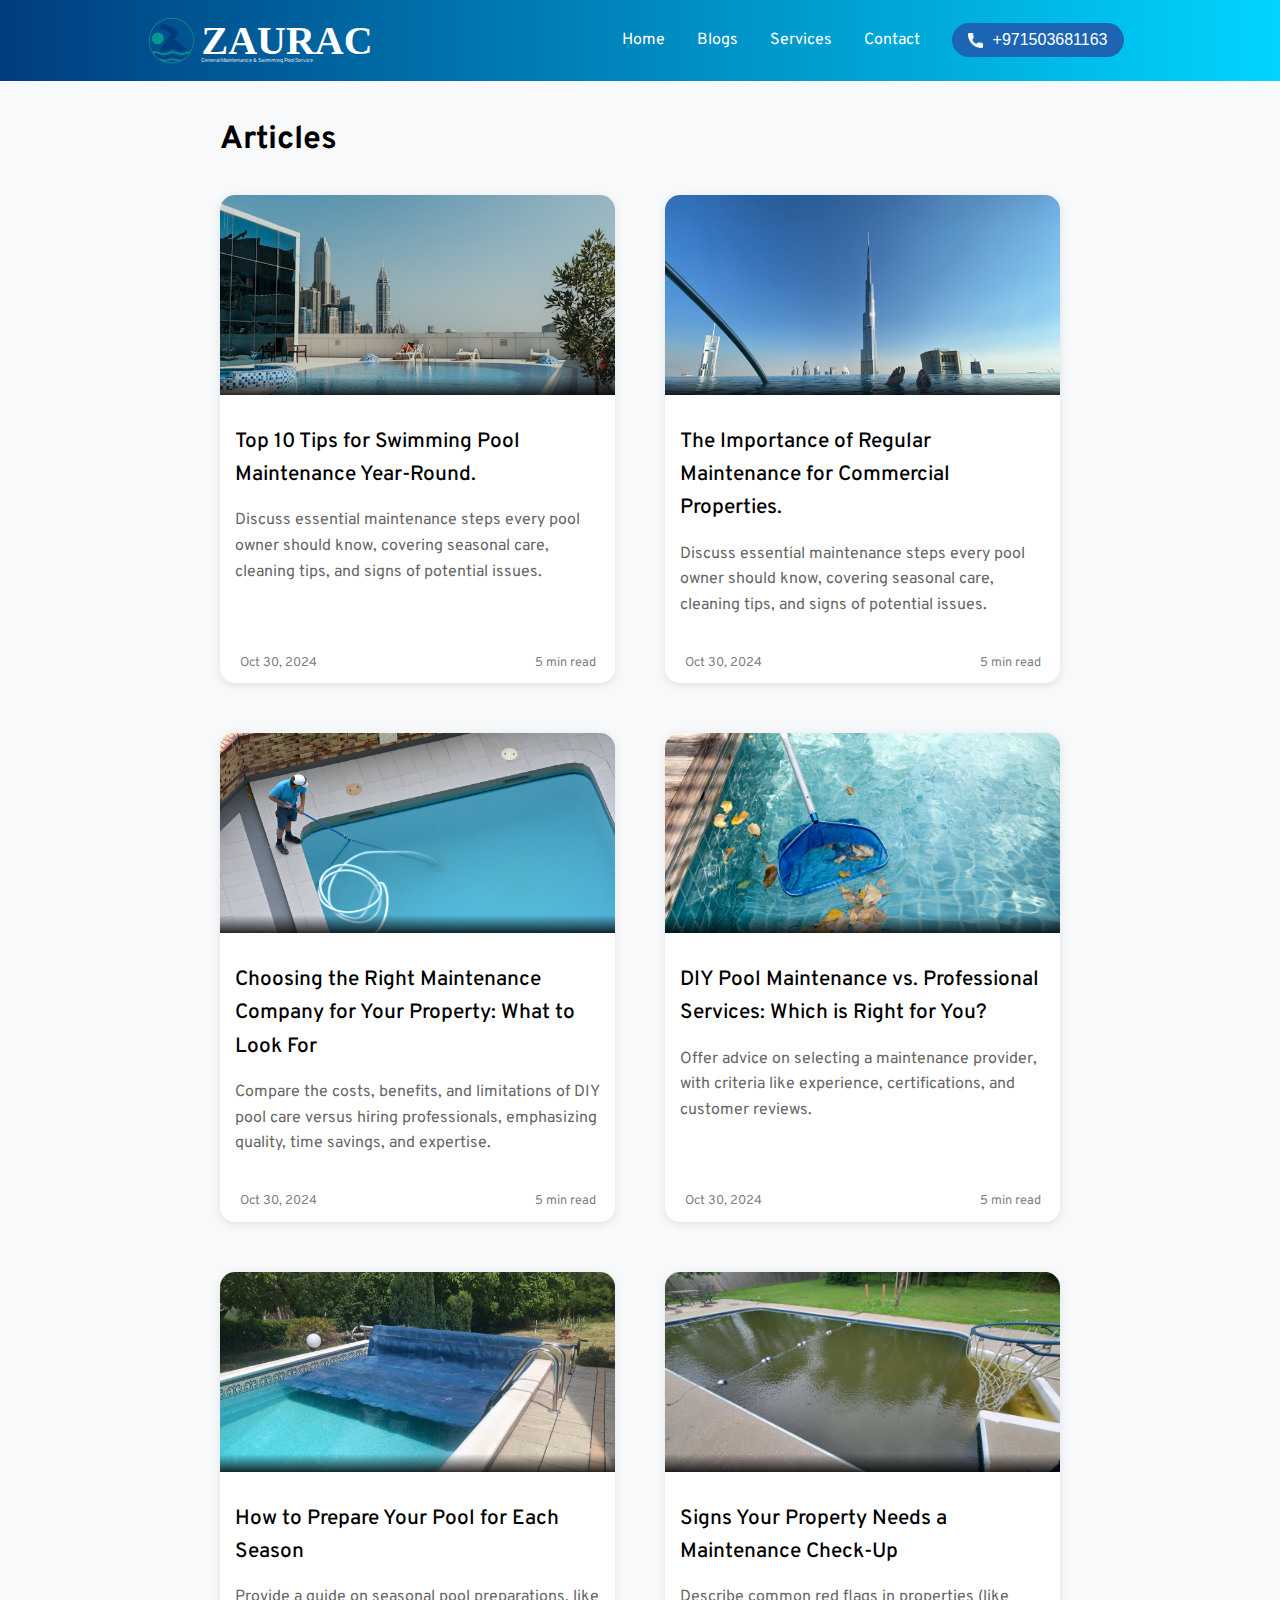
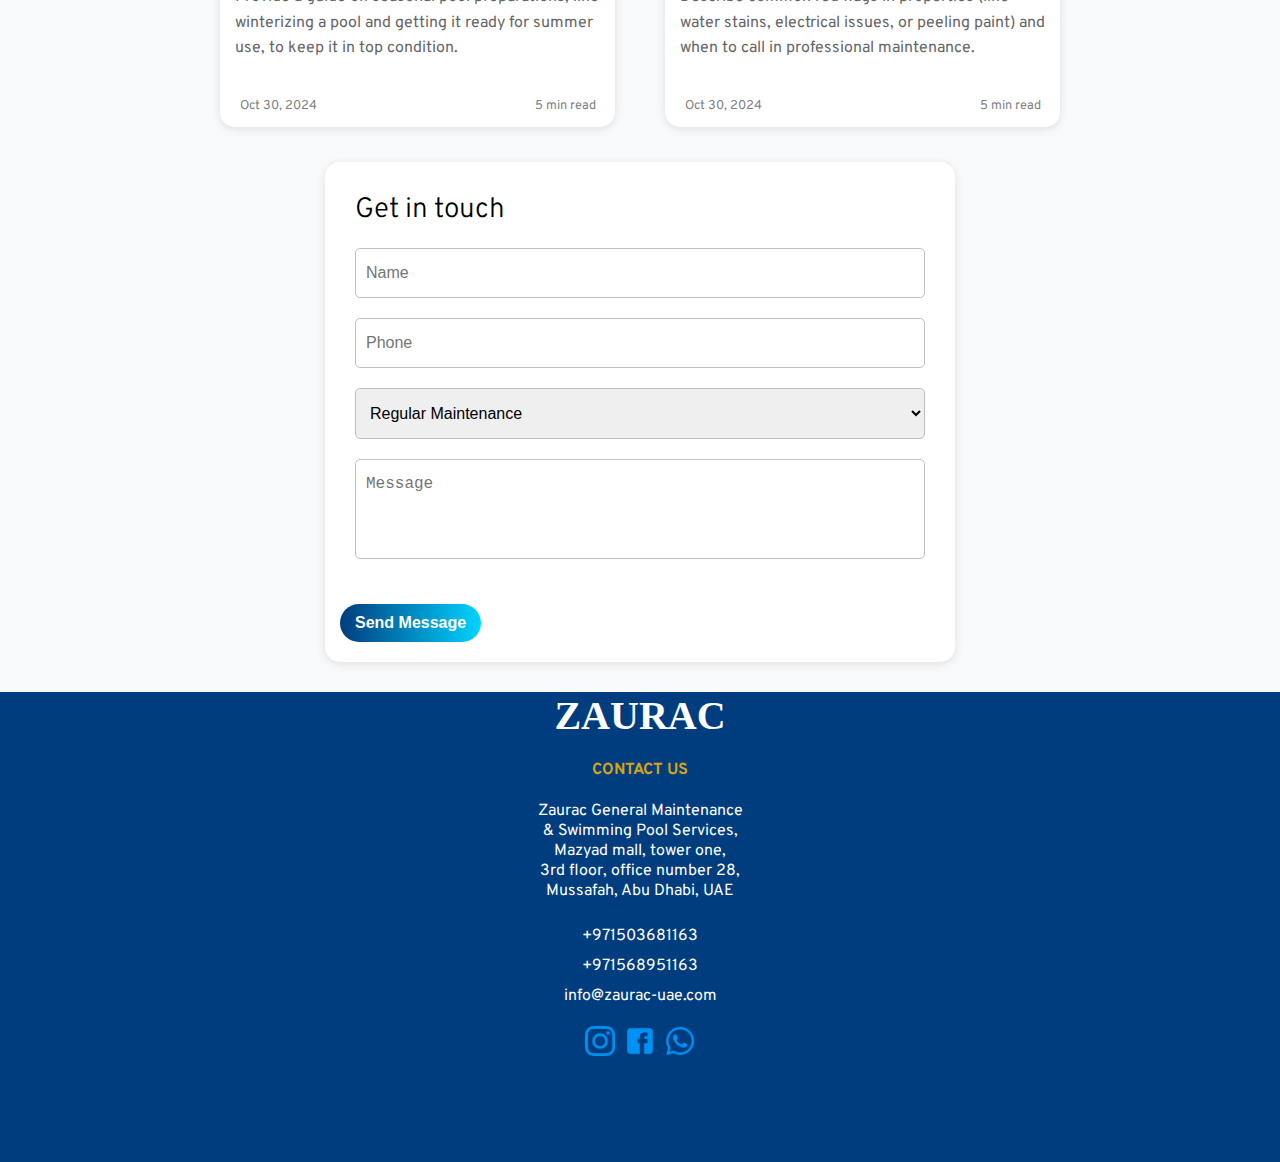
==== commit bcd49f1a: "change email href in blog page" ====
--- a/blog.html
+++ b/blog.html
@@ -126,7 +126,7 @@
         <div class="socials">
             <a aria-label="Call Zaurac at +971503681163"  href="tel:+971503681163" class="phone-no">+971503681163</a>
             <a aria-label="Call Zaurac at +971568951163"  href="tel:+971568951163" class="phone-no">+971568951163</a>
-            <a aria-label="Email Zaurac at info@zaurac-uae.com" href="info@zaurac-uae.com" class="email">info@zaurac-uae.com</a>
+            <a aria-label="Email Zaurac at info@zaurac-uae.com" href="mailto:info@zaurac-uae.com" class="email">info@zaurac-uae.com</a>
             <div class="social-logo">
                 <a aria-label="Connect with us on instgram" href="https://www.instagram.com/zaurac/?hl=en" target="_blank"><img src="images/insta.png"
                         alt=""></a>
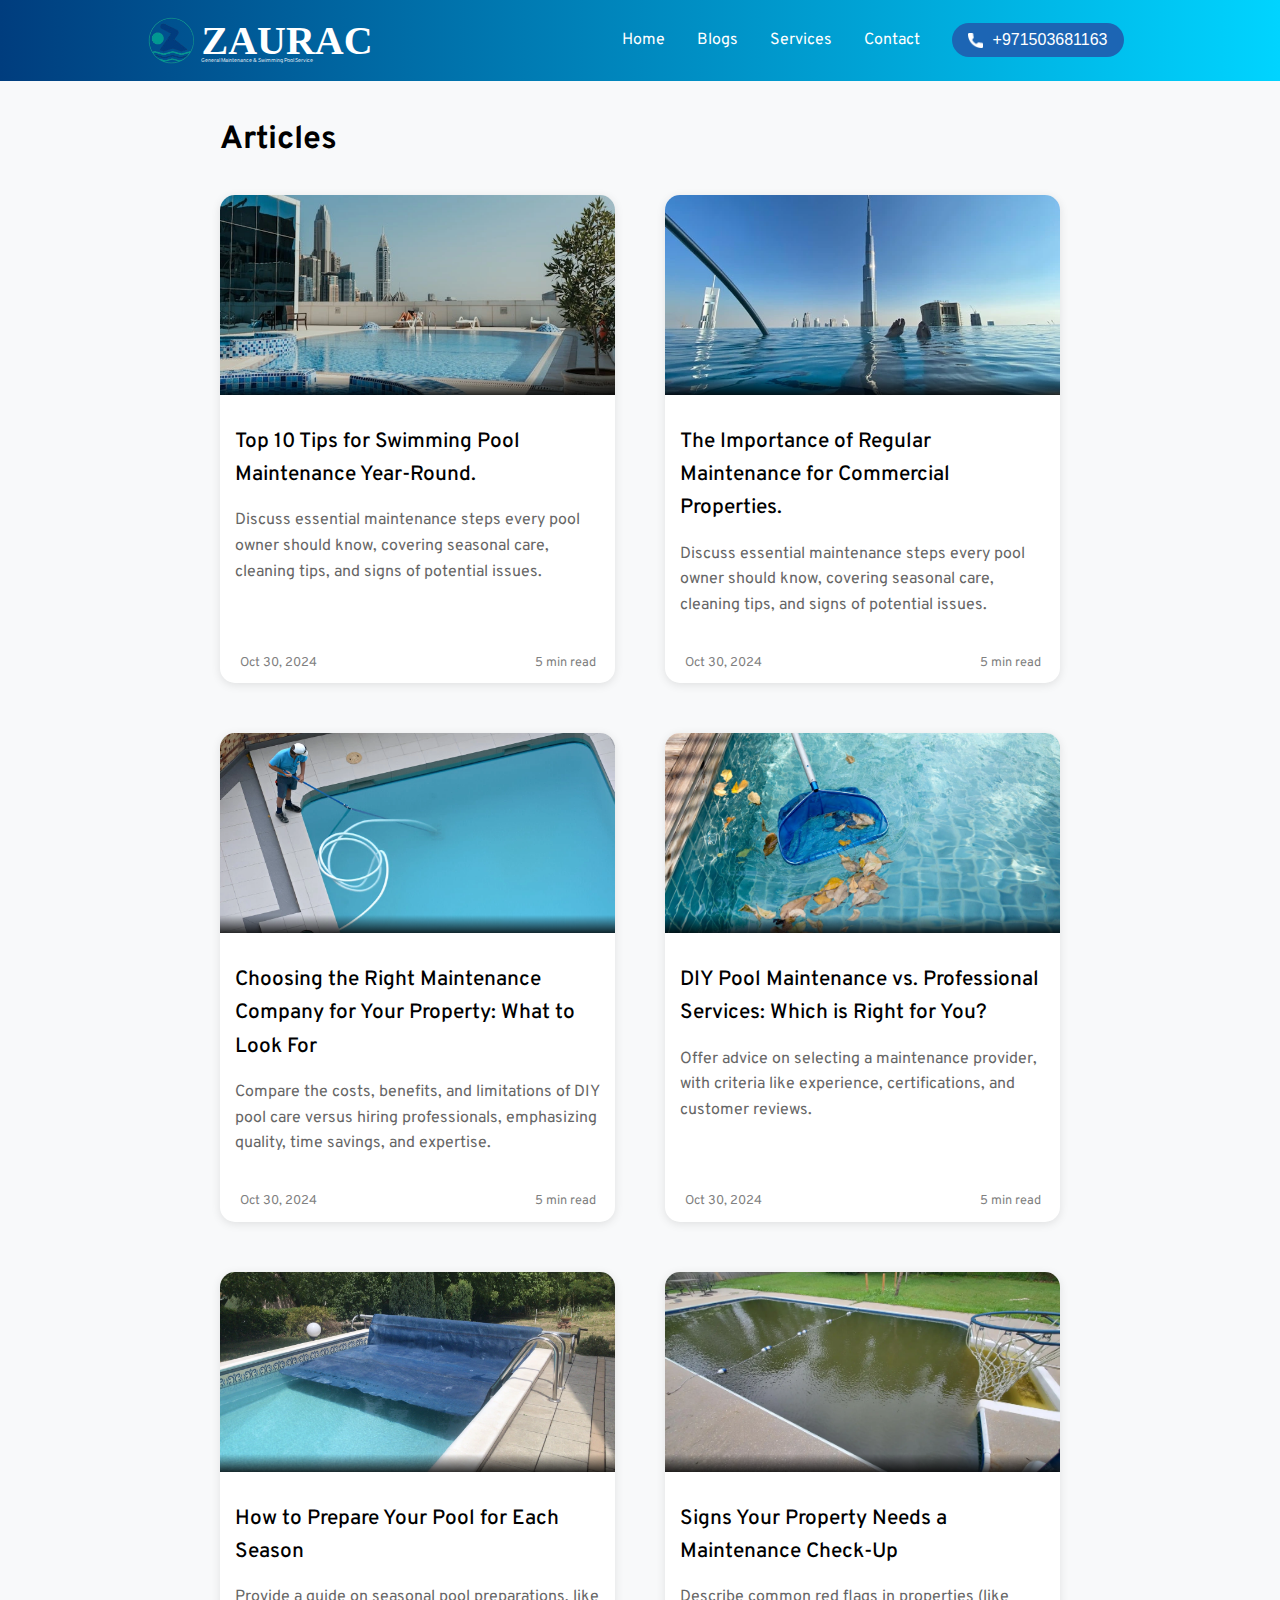
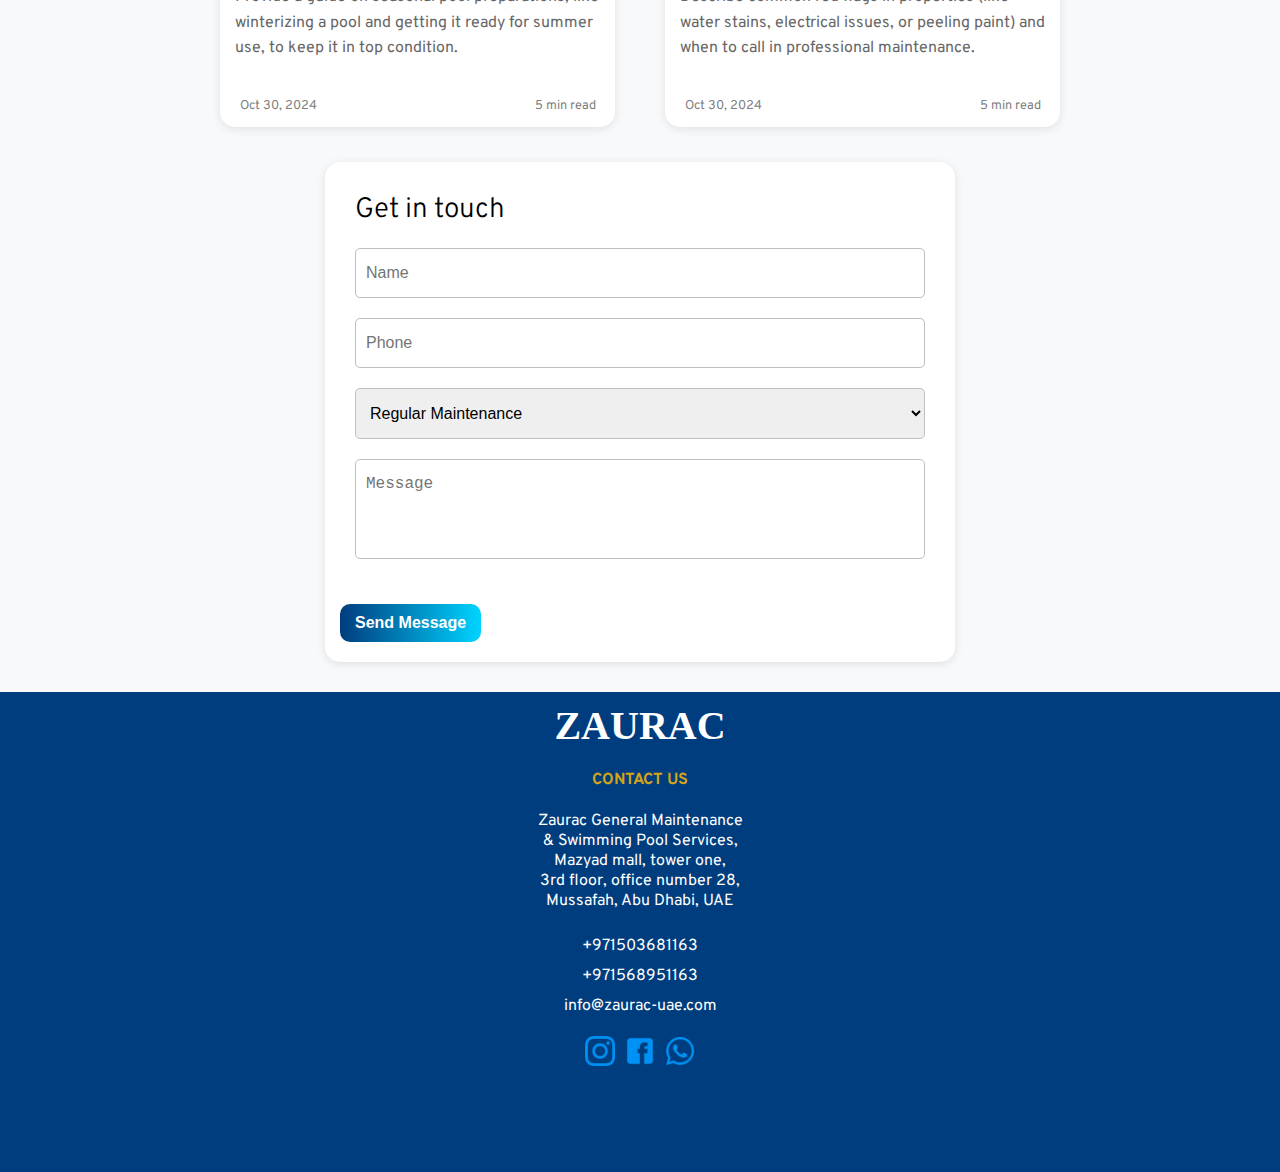
==== commit 6e569800: "fix blog a tag in blog page and card image object-fit property" ====
--- a/blog.html
+++ b/blog.html
@@ -69,8 +69,8 @@
             </div>
             <div class="nav-links">
                 <a href="index.html">Home</a>
-                <a href="#footer">Blogs</a>
-                <a href="#services">Services</a>
+                <a href="#container">Blogs</a>
+                <a href="index.html">Services</a>
                 <a href="#footer">Contact</a>
             </div>
         </div>
--- a/index.css
+++ b/index.css
@@ -153,6 +153,7 @@
     font-family: "Inter", sans-serif;
     color: white;
     position: relative;
+    
 }
 .hero-image {
     position: absolute;
@@ -162,6 +163,7 @@
     height: 100%;
     object-fit: cover;
     z-index: 1;
+    filter: brightness(80%);
 }
 .hero-content {
     position: absolute;
@@ -169,7 +171,9 @@
     top: 130px;
     width: 350px;
     left: 30px;
-}
+
+}
+
 .hero-p {
     color: #daedf7;
     font-weight: 700;
@@ -215,8 +219,9 @@
     overflow: hidden;
 }
 .card-head img {
-    object-fit: contain;
+    object-fit: cover;
     width: 100%;
+    height: 100%;
     overflow: hidden;
 }
 .card-overlay {
@@ -262,18 +267,19 @@
     left: 0;
 }
 .card button{
-    background: rgb(2,0,36);
+    background: rgba(0,61,126,1);
     background: linear-gradient(90deg, rgba(2,0,36,1) 0%, rgba(0,61,126,1) 0%, rgba(0,212,255,1) 100%); 
     color: #fff;
     border: none;
     padding: 10px 15px;
-    border-radius: 20px;
+    border-radius: 10px;
     font-size: 1rem;
     font-weight: 600;
     position: absolute;
     left: 15px;
     bottom: 20px;
     cursor: pointer;
+    font-weight: 600;
     
 }
 
@@ -281,6 +287,7 @@
     background-color: #003d7e;
     text-align: center;
     padding-bottom: 100px;
+    padding-top: 10px;
 }   
 footer h4 {
     color: #d4a418;
